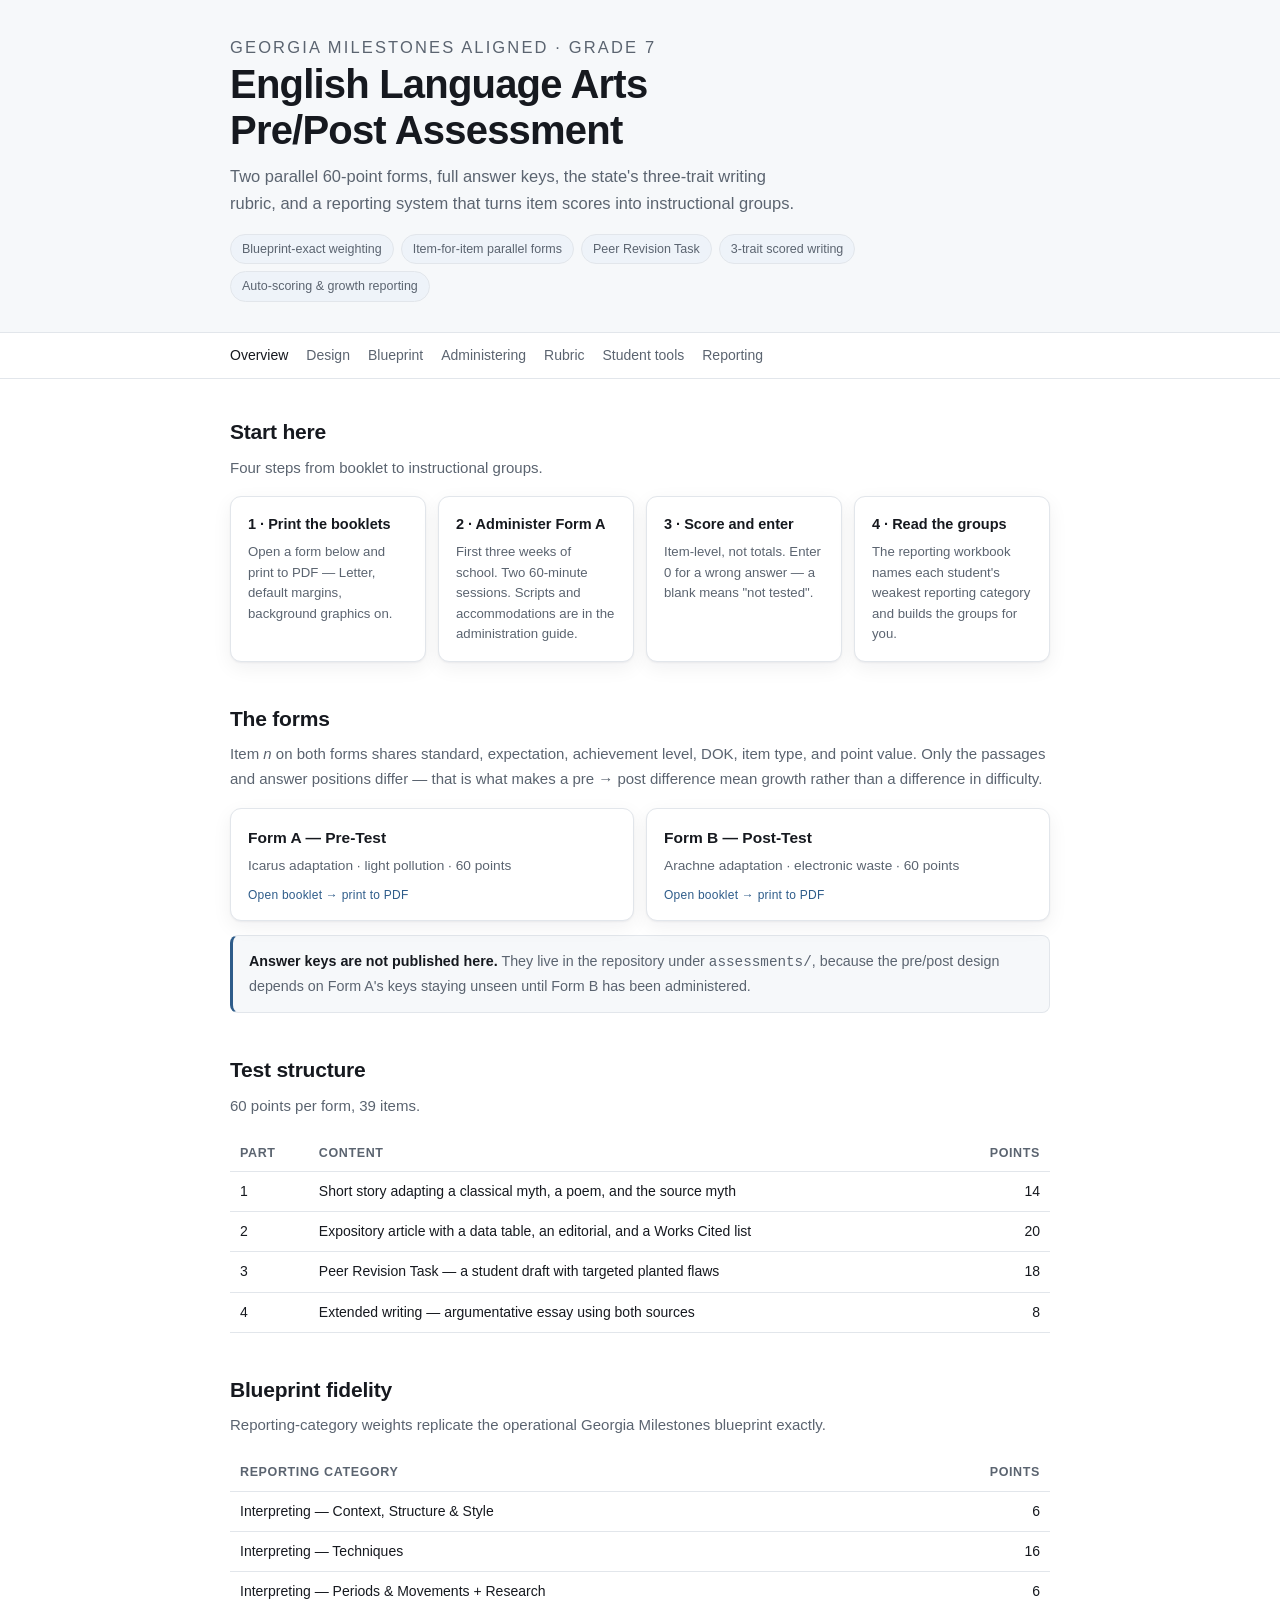
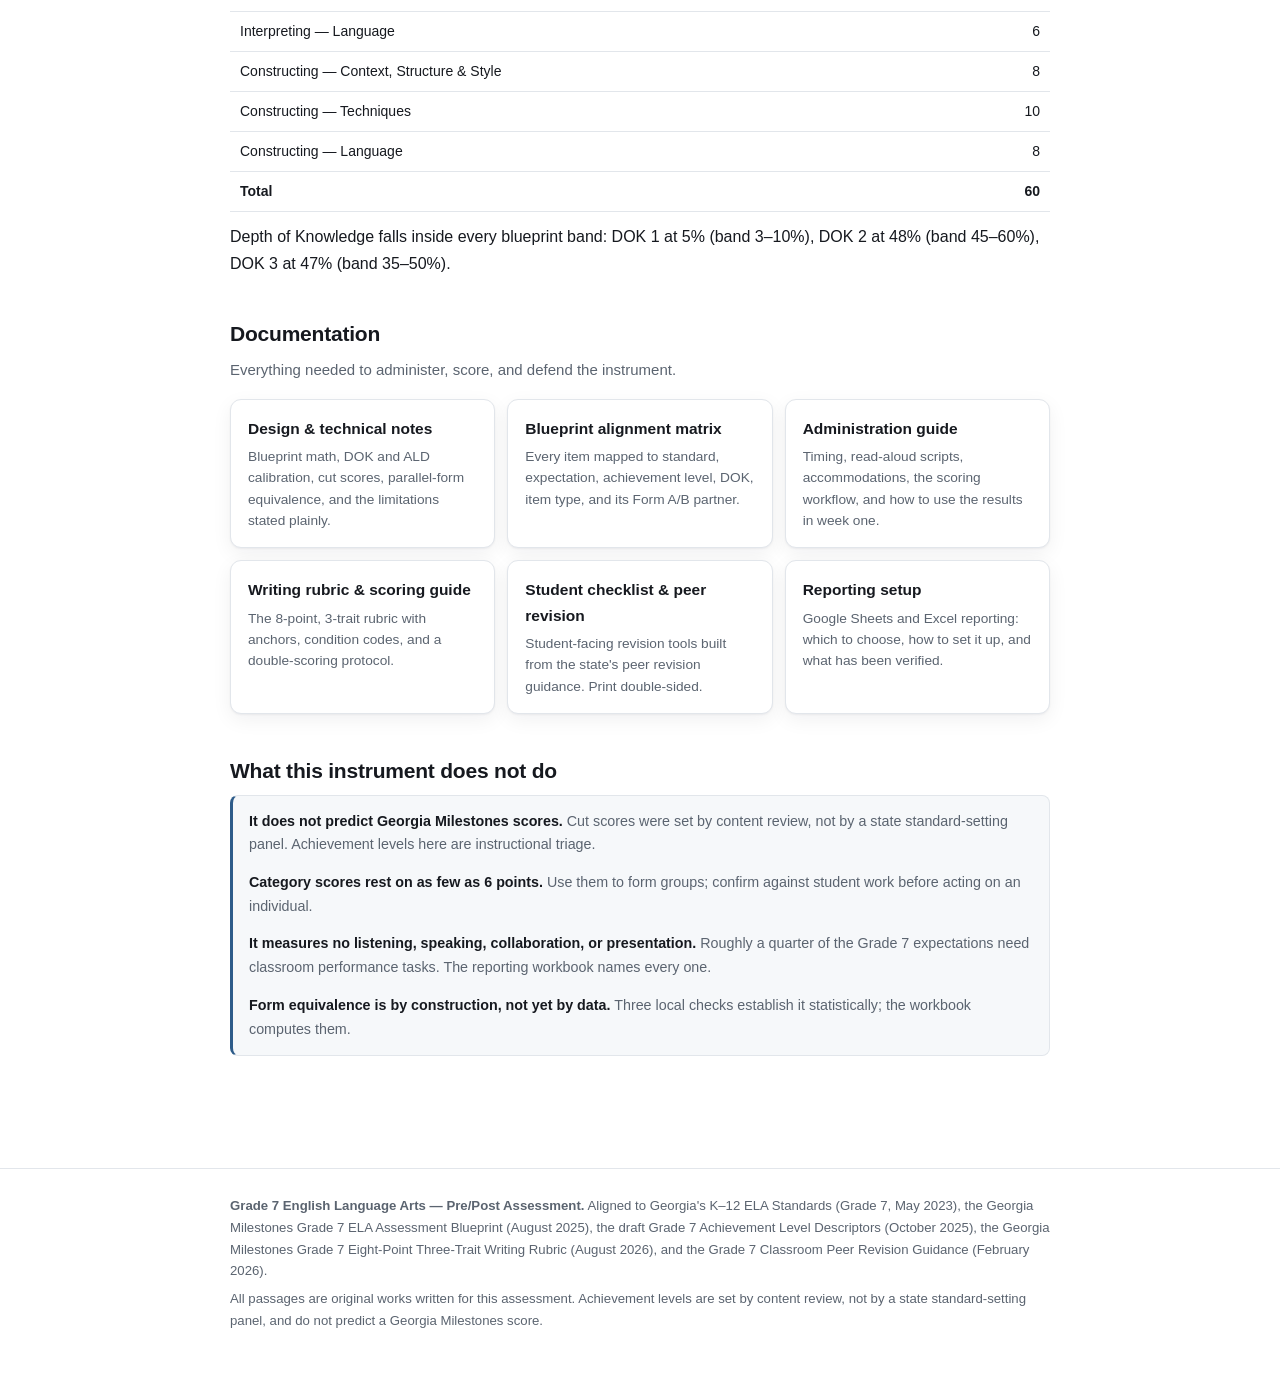
==== index.html @ 097e70ae "Add GitHub Pages site Builds a static teacher-facing site at the repository root so Pages can serve " ====
<!doctype html>
<html lang="en">
<head>
<meta charset="utf-8">
<meta name="viewport" content="width=device-width,initial-scale=1">
<title>Grade 7 ELA Pre/Post Assessment</title>
<meta name="description" content="A blueprint-faithful Grade 7 ELA pre/post assessment aligned to Georgia's K-12 ELA Standards and the Georgia Milestones Grade 7 ELA blueprint.">
<meta name="robots" content="noindex">
<link rel="stylesheet" href="assets/site.css">
</head>
<body>
<header class="mast"><div class="wrap">
<p class="eyebrow">Georgia Milestones aligned · Grade 7</p>
<h1>English Language Arts<br>Pre/Post Assessment</h1>
<p>Two parallel 60-point forms, full answer keys, the state's three-trait writing rubric, and a reporting system that turns item scores into instructional groups.</p>
<div class="chips">
<span class="chip">Blueprint-exact weighting</span>
<span class="chip">Item-for-item parallel forms</span>
<span class="chip">Peer Revision Task</span>
<span class="chip">3-trait scored writing</span>
<span class="chip">Auto-scoring &amp; growth reporting</span>
</div>
</div></header>
<nav class="nav"><div class="wrap"><a href="index.html" class="on">Overview</a><a href="guides/design-notes.html">Design</a><a href="guides/blueprint-matrix.html">Blueprint</a><a href="guides/administration.html">Administering</a><a href="guides/writing-rubric.html">Rubric</a><a href="guides/student-checklist.html">Student tools</a><a href="guides/reporting-setup.html">Reporting</a></div></nav>
<main><div class="wrap">

<section>
  <h2>Start here</h2>
  <p class="lede">Four steps from booklet to instructional groups.</p>
  <div class="cards steps">
    <div class="card"><h3>1 · Print the booklets</h3><p>Open a form below and print to PDF — Letter, default margins, background graphics on.</p></div>
    <div class="card"><h3>2 · Administer Form A</h3><p>First three weeks of school. Two 60-minute sessions. Scripts and accommodations are in the administration guide.</p></div>
    <div class="card"><h3>3 · Score and enter</h3><p>Item-level, not totals. Enter 0 for a wrong answer — a blank means "not tested".</p></div>
    <div class="card"><h3>4 · Read the groups</h3><p>The reporting workbook names each student's weakest reporting category and builds the groups for you.</p></div>
  </div>
</section>

<section>
  <h2>The forms</h2>
  <p class="lede">Item <em>n</em> on both forms shares standard, expectation, achievement level, DOK, item type, and point value. Only the passages and answer positions differ — that is what makes a pre&nbsp;→&nbsp;post difference mean growth rather than a difference in difficulty.</p>
  <div class="cards"><a class="card" href="forms/form-a-pre-test.html"><h3>Form A — Pre-Test</h3><p>Icarus adaptation · light pollution · 60 points</p><p class="meta">Open booklet → print to PDF</p></a><a class="card" href="forms/form-b-post-test.html"><h3>Form B — Post-Test</h3><p>Arachne adaptation · electronic waste · 60 points</p><p class="meta">Open booklet → print to PDF</p></a></div>
  <p style="margin-top:14px"><span class="note" style="display:block"><strong>Answer keys are not published here.</strong> They live in the repository under <code>assessments/</code>, because the pre/post design depends on Form&nbsp;A's keys staying unseen until Form&nbsp;B has been administered.</span></p>
</section>

<section>
  <h2>Test structure</h2>
  <p class="lede">60 points per form, 39 items.</p>
  <table class="stat">
    <thead><tr><th>Part</th><th>Content</th><th>Points</th></tr></thead>
    <tbody>
      <tr><td>1</td><td>Short story adapting a classical myth, a poem, and the source myth</td><td>14</td></tr>
      <tr><td>2</td><td>Expository article with a data table, an editorial, and a Works Cited list</td><td>20</td></tr>
      <tr><td>3</td><td>Peer Revision Task — a student draft with targeted planted flaws</td><td>18</td></tr>
      <tr><td>4</td><td>Extended writing — argumentative essay using both sources</td><td>8</td></tr>
    </tbody>
  </table>
</section>

<section>
  <h2>Blueprint fidelity</h2>
  <p class="lede">Reporting-category weights replicate the operational Georgia Milestones blueprint exactly.</p>
  <table class="stat">
    <thead><tr><th>Reporting category</th><th>Points</th></tr></thead>
    <tbody>
      <tr><td>Interpreting — Context, Structure &amp; Style</td><td>6</td></tr>
      <tr><td>Interpreting — Techniques</td><td>16</td></tr>
      <tr><td>Interpreting — Periods &amp; Movements + Research</td><td>6</td></tr>
      <tr><td>Interpreting — Language</td><td>6</td></tr>
      <tr><td>Constructing — Context, Structure &amp; Style</td><td>8</td></tr>
      <tr><td>Constructing — Techniques</td><td>10</td></tr>
      <tr><td>Constructing — Language</td><td>8</td></tr>
      <tr><td><strong>Total</strong></td><td><strong>60</strong></td></tr>
    </tbody>
  </table>
  <p class="lede" style="margin-top:12px">Depth of Knowledge falls inside every blueprint band: DOK&nbsp;1 at 5% (band 3–10%), DOK&nbsp;2 at 48% (band 45–60%), DOK&nbsp;3 at 47% (band 35–50%).</p>
</section>

<section>
  <h2>Documentation</h2>
  <p class="lede">Everything needed to administer, score, and defend the instrument.</p>
  <div class="cards"><a class="card" href="guides/design-notes.html"><h3>Design &amp; technical notes</h3><p>Blueprint math, DOK and ALD calibration, cut scores, parallel-form equivalence, and the limitations stated plainly.</p></a><a class="card" href="guides/blueprint-matrix.html"><h3>Blueprint alignment matrix</h3><p>Every item mapped to standard, expectation, achievement level, DOK, item type, and its Form A/B partner.</p></a><a class="card" href="guides/administration.html"><h3>Administration guide</h3><p>Timing, read-aloud scripts, accommodations, the scoring workflow, and how to use the results in week one.</p></a><a class="card" href="guides/writing-rubric.html"><h3>Writing rubric &amp; scoring guide</h3><p>The 8-point, 3-trait rubric with anchors, condition codes, and a double-scoring protocol.</p></a><a class="card" href="guides/student-checklist.html"><h3>Student checklist &amp; peer revision</h3><p>Student-facing revision tools built from the state&#x27;s peer revision guidance. Print double-sided.</p></a><a class="card" href="guides/reporting-setup.html"><h3>Reporting setup</h3><p>Google Sheets and Excel reporting: which to choose, how to set it up, and what has been verified.</p></a></div>
</section>

<section>
  <h2>What this instrument does not do</h2>
  <div class="note">
    <p style="margin-top:0"><strong>It does not predict Georgia Milestones scores.</strong> Cut scores were set by content review, not by a state standard-setting panel. Achievement levels here are instructional triage.</p>
    <p><strong>Category scores rest on as few as 6 points.</strong> Use them to form groups; confirm against student work before acting on an individual.</p>
    <p><strong>It measures no listening, speaking, collaboration, or presentation.</strong> Roughly a quarter of the Grade 7 expectations need classroom performance tasks. The reporting workbook names every one.</p>
    <p style="margin-bottom:0"><strong>Form equivalence is by construction, not yet by data.</strong> Three local checks establish it statistically; the workbook computes them.</p>
  </div>
</section>

</div></main>
<footer><div class="wrap">
<p><strong>Grade 7 English Language Arts — Pre/Post Assessment.</strong> Aligned to Georgia's K–12 ELA Standards (Grade 7, May 2023), the Georgia Milestones Grade 7 ELA Assessment Blueprint (August 2025), the draft Grade 7 Achievement Level Descriptors (October 2025), the Georgia Milestones Grade 7 Eight-Point Three-Trait Writing Rubric (August 2026), and the Grade 7 Classroom Peer Revision Guidance (February 2026).</p>
<p>All passages are original works written for this assessment. Achievement levels are set by content review, not by a state standard-setting panel, and do not predict a Georgia Milestones score.</p>
</div></footer>
</body>
</html>
---- assets/site.css ----
:root{
  --bg:#ffffff; --ink:#16191f; --muted:#5b6470; --rule:#e2e6eb; --soft:#f6f8fa;
  --accent:#1f3864; --accent-2:#2e5c8a; --chip:#eef3f9; --shadow:0 1px 2px rgba(16,24,40,.05),0 6px 20px rgba(16,24,40,.06);
}
@media (prefers-color-scheme:dark){
  :root{ --bg:#0f1319; --ink:#e6e9ee; --muted:#98a2b3; --rule:#252c37; --soft:#151b23;
         --accent:#8fb3e0; --accent-2:#a9c6ea; --chip:#1a2230; --shadow:none; }
}
*{box-sizing:border-box}
html{-webkit-text-size-adjust:100%}
body{
  margin:0; background:var(--bg); color:var(--ink);
  font:16px/1.65 -apple-system,BlinkMacSystemFont,"Segoe UI",Roboto,"Helvetica Neue",Arial,sans-serif;
}
.wrap{max-width:860px;margin:0 auto;padding:0 20px}
a{color:var(--accent-2);text-decoration:none}
a:hover{text-decoration:underline}

/* ---- masthead ---- */
.mast{border-bottom:1px solid var(--rule);background:var(--soft)}
.mast .wrap{padding-top:34px;padding-bottom:30px}
.eyebrow{font-size:12px;letter-spacing:.13em;text-transform:uppercase;color:var(--muted);margin:0 0 8px}
.mast h1{margin:0 0 10px;font-size:clamp(26px,4.6vw,40px);line-height:1.15;letter-spacing:-.02em}
.mast p{margin:0;color:var(--muted);max-width:62ch;font-size:16.5px}
.chips{margin-top:16px;display:flex;flex-wrap:wrap;gap:7px}
.chip{background:var(--chip);border:1px solid var(--rule);border-radius:999px;
      padding:4px 11px;font-size:12.5px;color:var(--muted);white-space:nowrap}

/* ---- nav ---- */
.nav{position:sticky;top:0;z-index:5;background:var(--bg);border-bottom:1px solid var(--rule)}
.nav .wrap{display:flex;gap:18px;overflow-x:auto;padding-top:11px;padding-bottom:11px;
           font-size:14px;scrollbar-width:none}
.nav .wrap::-webkit-scrollbar{display:none}
.nav a{color:var(--muted);white-space:nowrap}
.nav a:hover,.nav a.on{color:var(--ink);text-decoration:none}

main{padding:36px 0 72px}
section{margin:0 0 40px}
h2{font-size:21px;letter-spacing:-.01em;margin:0 0 6px}
h2+.lede{margin:0 0 16px;color:var(--muted);font-size:15px}

/* ---- cards ---- */
.cards{display:grid;gap:12px;grid-template-columns:repeat(auto-fit,minmax(255px,1fr))}
.cards.steps{grid-template-columns:repeat(auto-fit,minmax(178px,1fr))}
.cards.steps .card h3{font-size:14.5px}
.cards.steps .card p{font-size:13.2px}
.card{display:block;border:1px solid var(--rule);border-radius:11px;padding:16px 17px;
      background:var(--bg);box-shadow:var(--shadow);transition:border-color .15s,transform .15s}
.card:hover{border-color:var(--accent-2);text-decoration:none;transform:translateY(-1px)}
.card h3{margin:0 0 5px;font-size:15.5px;color:var(--ink)}
.card p{margin:0;font-size:13.7px;color:var(--muted);line-height:1.55}
.card .meta{margin-top:9px;font-size:12px;color:var(--accent-2);letter-spacing:.02em}

/* ---- callout ---- */
.note{border:1px solid var(--rule);border-left:3px solid var(--accent-2);border-radius:8px;
      background:var(--soft);padding:14px 16px;font-size:14.3px;color:var(--muted)}
.note strong{color:var(--ink)}

/* ---- data table on the hub ---- */
.stat{width:100%;border-collapse:collapse;font-size:14px;margin-top:4px}
.stat th,.stat td{text-align:left;padding:8px 10px;border-bottom:1px solid var(--rule)}
.stat th{font-weight:600;color:var(--muted);font-size:12.5px;text-transform:uppercase;letter-spacing:.05em}
.stat td:last-child,.stat th:last-child{text-align:right;font-variant-numeric:tabular-nums}

/* ---- rendered markdown ---- */
.doc h1{font-size:clamp(24px,4vw,34px);line-height:1.2;letter-spacing:-.02em;margin:0 0 18px;
        padding-bottom:12px;border-bottom:1px solid var(--rule)}
.doc h2{font-size:20px;margin:34px 0 10px;padding-bottom:6px;border-bottom:1px solid var(--rule)}
.doc h3{font-size:16.5px;margin:24px 0 8px}
.doc p,.doc li{font-size:15.6px}
.doc ul,.doc ol{padding-left:22px}
.doc li{margin:4px 0}
.doc blockquote{margin:16px 0;padding:12px 16px;background:var(--soft);
                border-left:3px solid var(--accent-2);border-radius:0 8px 8px 0}
.doc blockquote p:last-child{margin-bottom:0}
.doc code{background:var(--soft);border:1px solid var(--rule);border-radius:4px;
          padding:1px 5px;font-size:13.4px;font-family:ui-monospace,SFMono-Regular,Menlo,Consolas,monospace}
.doc pre{background:var(--soft);border:1px solid var(--rule);border-radius:8px;
         padding:13px 15px;overflow-x:auto}
.doc pre code{background:none;border:none;padding:0;font-size:13.2px;line-height:1.55}
.doc hr{border:none;border-top:1px solid var(--rule);margin:28px 0}
.table-scroll{overflow-x:auto;margin:14px 0;border:1px solid var(--rule);border-radius:8px}
.doc table{border-collapse:collapse;width:100%;font-size:13.8px;min-width:520px}
.doc th,.doc td{border-bottom:1px solid var(--rule);padding:8px 11px;text-align:left;vertical-align:top}
.doc thead th{background:var(--soft);font-weight:600;white-space:nowrap}
.doc tbody tr:last-child td{border-bottom:none}

.backlink{display:inline-block;margin-bottom:20px;font-size:14px;color:var(--muted)}
.backlink:hover{color:var(--ink);text-decoration:none}

footer{border-top:1px solid var(--rule);padding:26px 0 44px;font-size:13.2px;color:var(--muted)}
footer p{margin:0 0 6px}

@media print{
  .nav,.backlink,footer,.mast{display:none}
  body{font-size:11pt} .wrap{max-width:none;padding:0}
  .doc a{color:inherit;text-decoration:none}
  .table-scroll{overflow:visible;border:none}
}
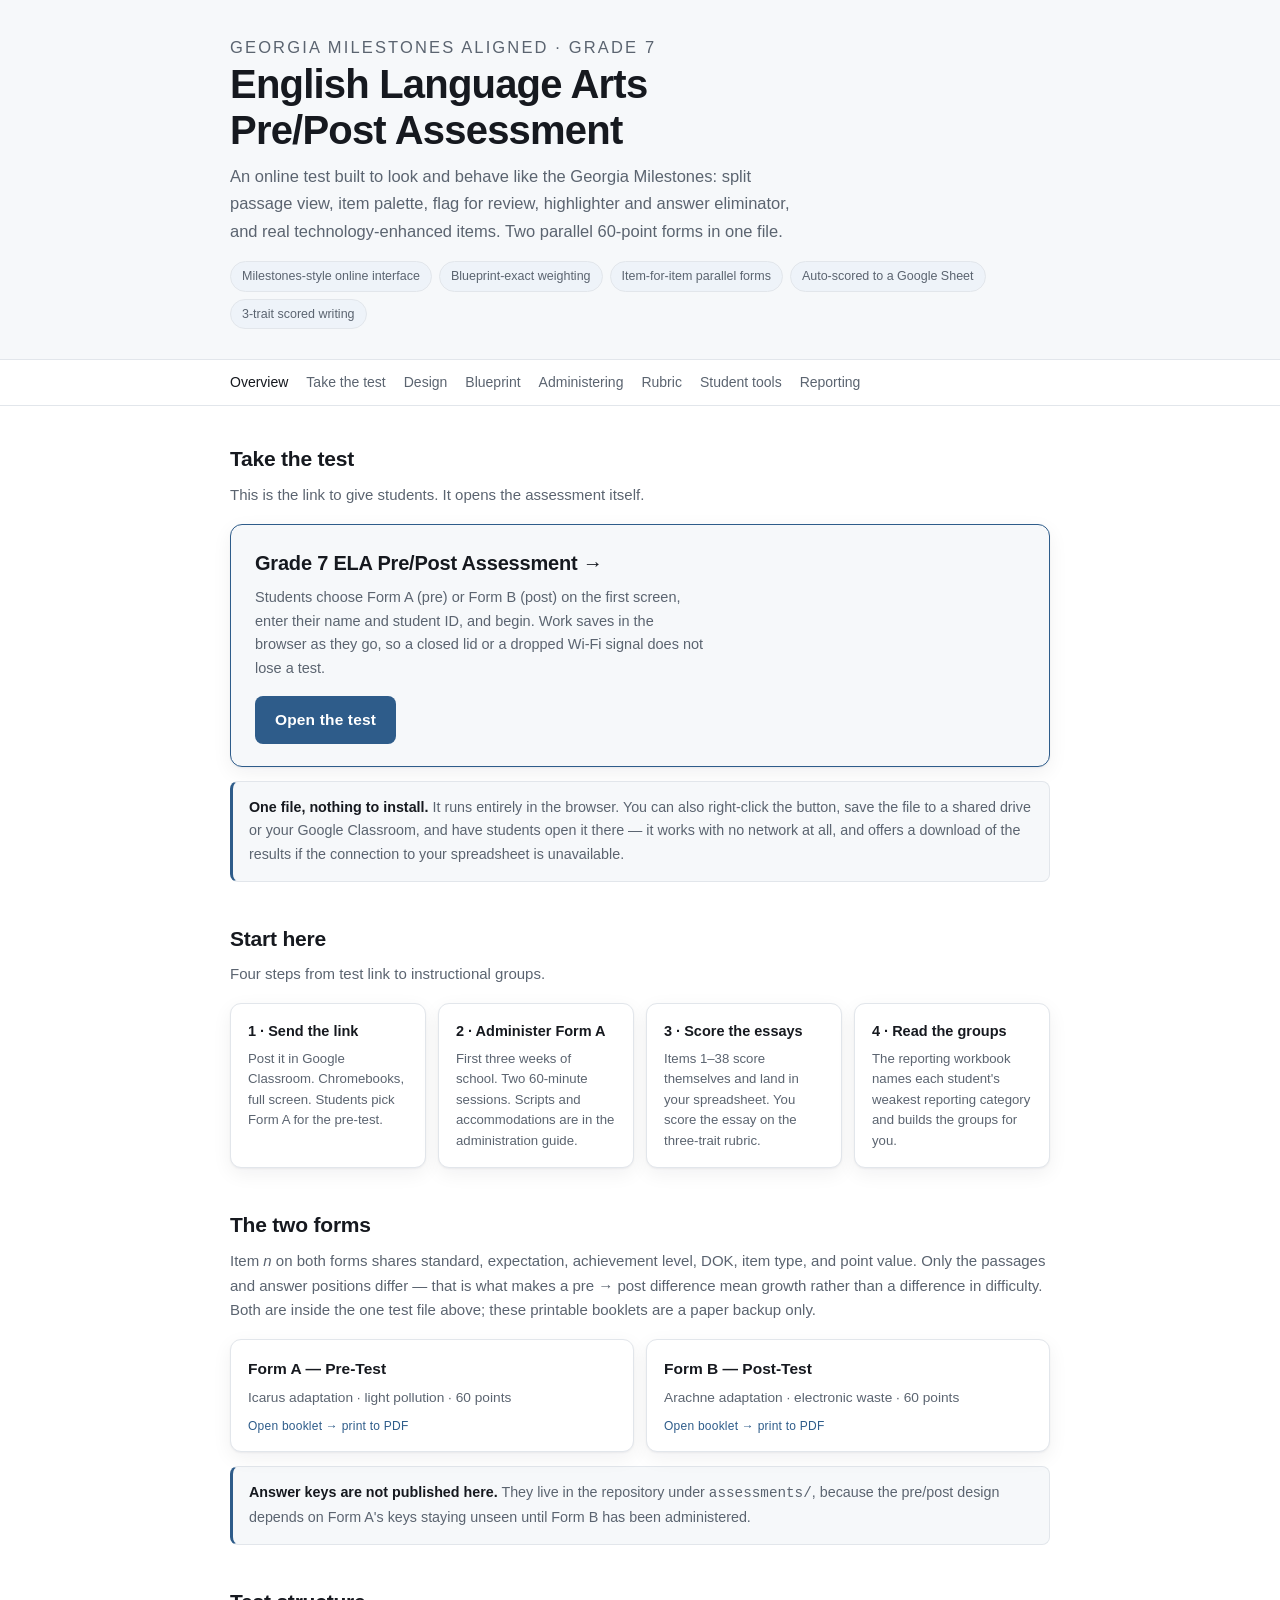
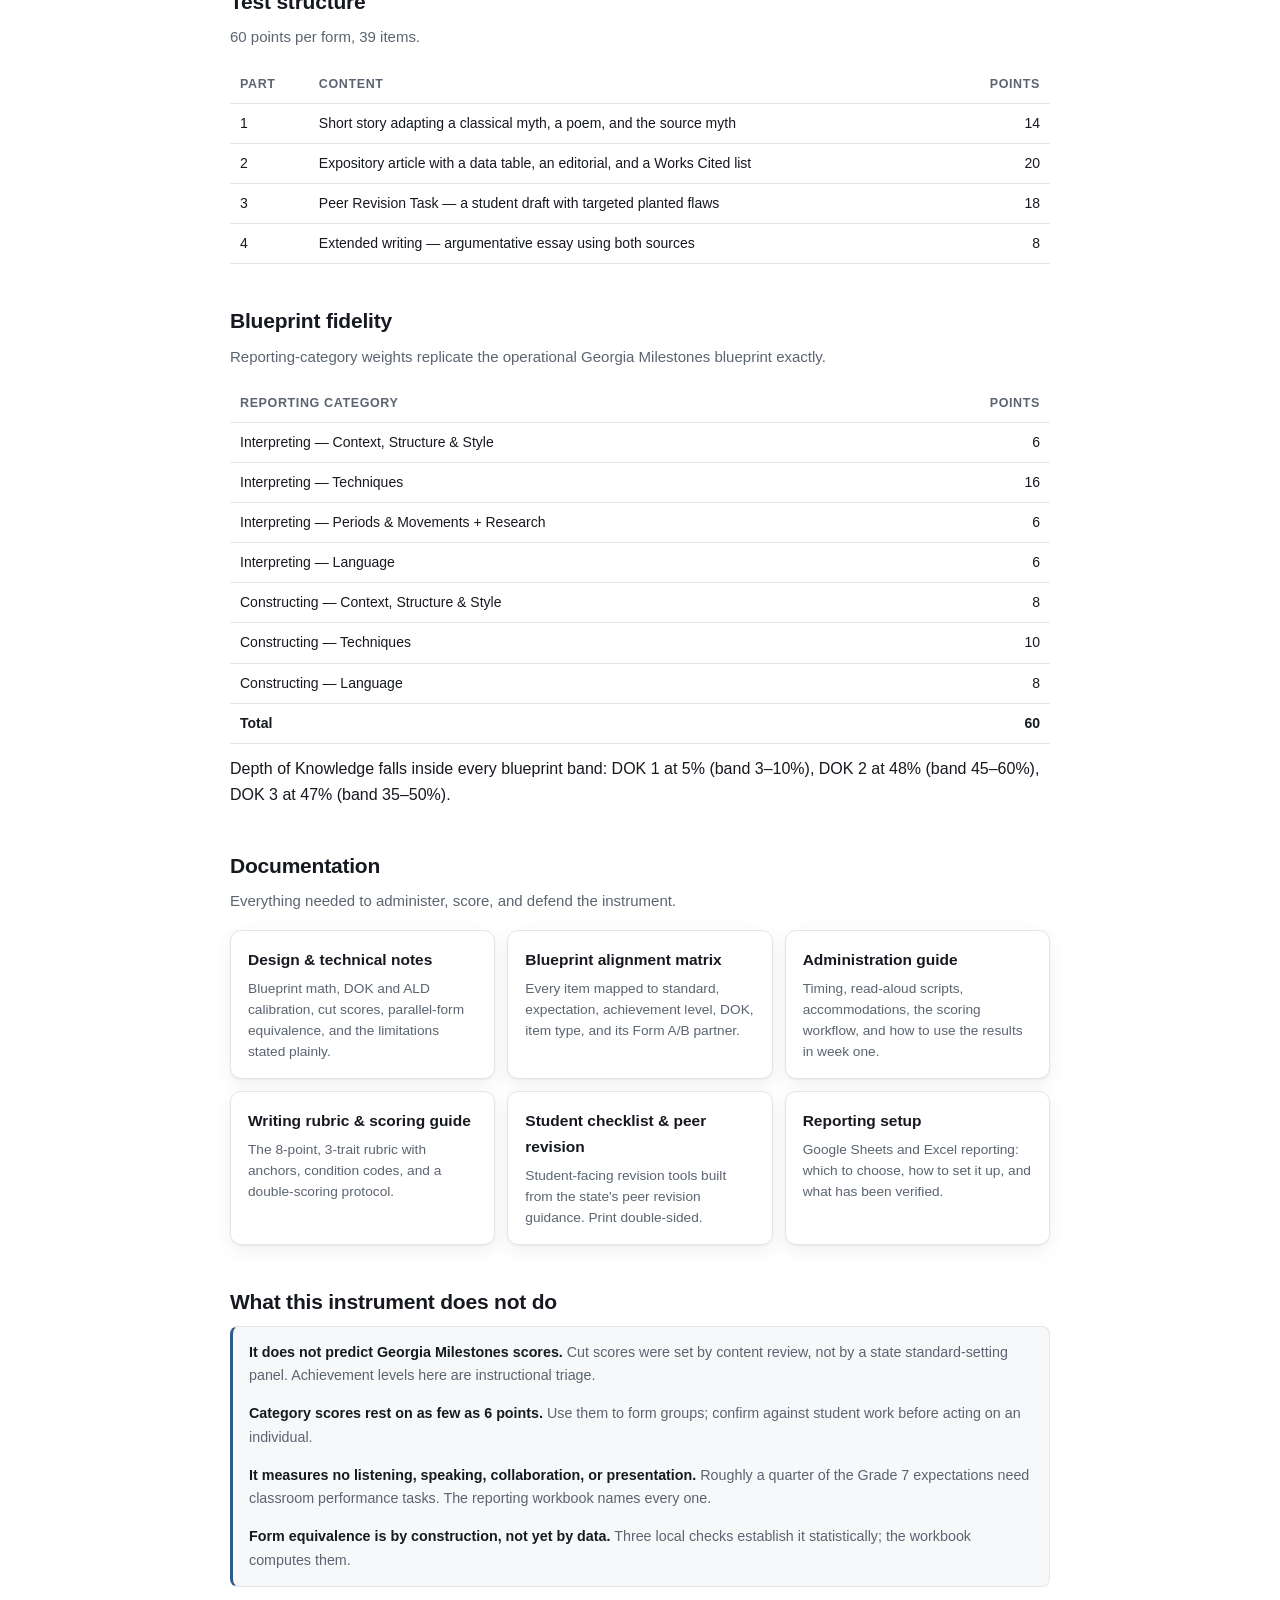
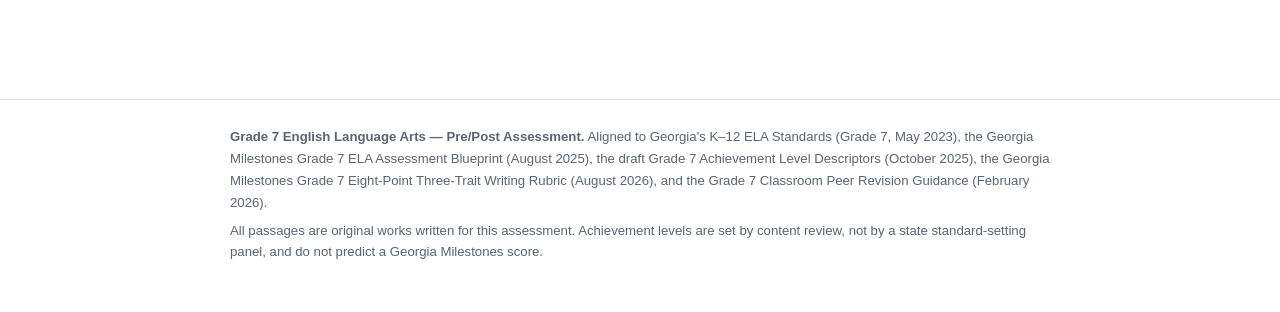
==== commit 46cedcc9: "Put the online test front and center on the site The site linked only to the printable booklets, so " ====
--- a/index.html
+++ b/index.html
@@ -12,32 +12,43 @@
 <header class="mast"><div class="wrap">
 <p class="eyebrow">Georgia Milestones aligned · Grade 7</p>
 <h1>English Language Arts<br>Pre/Post Assessment</h1>
-<p>Two parallel 60-point forms, full answer keys, the state's three-trait writing rubric, and a reporting system that turns item scores into instructional groups.</p>
+<p>An online test built to look and behave like the Georgia Milestones: split passage view, item palette, flag for review, highlighter and answer eliminator, and real technology-enhanced items. Two parallel 60-point forms in one file.</p>
 <div class="chips">
+<span class="chip">Milestones-style online interface</span>
 <span class="chip">Blueprint-exact weighting</span>
 <span class="chip">Item-for-item parallel forms</span>
-<span class="chip">Peer Revision Task</span>
+<span class="chip">Auto-scored to a Google Sheet</span>
 <span class="chip">3-trait scored writing</span>
-<span class="chip">Auto-scoring &amp; growth reporting</span>
 </div>
 </div></header>
-<nav class="nav"><div class="wrap"><a href="index.html" class="on">Overview</a><a href="guides/design-notes.html">Design</a><a href="guides/blueprint-matrix.html">Blueprint</a><a href="guides/administration.html">Administering</a><a href="guides/writing-rubric.html">Rubric</a><a href="guides/student-checklist.html">Student tools</a><a href="guides/reporting-setup.html">Reporting</a></div></nav>
+<nav class="nav"><div class="wrap"><a href="index.html" class="on">Overview</a><a href="Grade-7-ELA-Pre-Post.html">Take the test</a><a href="guides/design-notes.html">Design</a><a href="guides/blueprint-matrix.html">Blueprint</a><a href="guides/administration.html">Administering</a><a href="guides/writing-rubric.html">Rubric</a><a href="guides/student-checklist.html">Student tools</a><a href="guides/reporting-setup.html">Reporting</a></div></nav>
 <main><div class="wrap">
 
 <section>
+  <h2>Take the test</h2>
+  <p class="lede">This is the link to give students. It opens the assessment itself.</p>
+  <a class="launch" href="Grade-7-ELA-Pre-Post.html">
+    <h3>Grade 7 ELA Pre/Post Assessment →</h3>
+    <p>Students choose Form&nbsp;A (pre) or Form&nbsp;B (post) on the first screen, enter their name and student ID, and begin. Work saves in the browser as they go, so a closed lid or a dropped Wi-Fi signal does not lose a test.</p>
+    <span class="btn">Open the test</span>
+  </a>
+  <p style="margin-top:14px"><span class="note" style="display:block"><strong>One file, nothing to install.</strong> It runs entirely in the browser. You can also right-click the button, save the file to a shared drive or your Google Classroom, and have students open it there — it works with no network at all, and offers a download of the results if the connection to your spreadsheet is unavailable.</span></p>
+</section>
+
+<section>
   <h2>Start here</h2>
-  <p class="lede">Four steps from booklet to instructional groups.</p>
+  <p class="lede">Four steps from test link to instructional groups.</p>
   <div class="cards steps">
-    <div class="card"><h3>1 · Print the booklets</h3><p>Open a form below and print to PDF — Letter, default margins, background graphics on.</p></div>
+    <div class="card"><h3>1 · Send the link</h3><p>Post it in Google Classroom. Chromebooks, full screen. Students pick Form&nbsp;A for the pre-test.</p></div>
     <div class="card"><h3>2 · Administer Form A</h3><p>First three weeks of school. Two 60-minute sessions. Scripts and accommodations are in the administration guide.</p></div>
-    <div class="card"><h3>3 · Score and enter</h3><p>Item-level, not totals. Enter 0 for a wrong answer — a blank means "not tested".</p></div>
+    <div class="card"><h3>3 · Score the essays</h3><p>Items 1–38 score themselves and land in your spreadsheet. You score the essay on the three-trait rubric.</p></div>
     <div class="card"><h3>4 · Read the groups</h3><p>The reporting workbook names each student's weakest reporting category and builds the groups for you.</p></div>
   </div>
 </section>
 
 <section>
-  <h2>The forms</h2>
-  <p class="lede">Item <em>n</em> on both forms shares standard, expectation, achievement level, DOK, item type, and point value. Only the passages and answer positions differ — that is what makes a pre&nbsp;→&nbsp;post difference mean growth rather than a difference in difficulty.</p>
+  <h2>The two forms</h2>
+  <p class="lede">Item <em>n</em> on both forms shares standard, expectation, achievement level, DOK, item type, and point value. Only the passages and answer positions differ — that is what makes a pre&nbsp;→&nbsp;post difference mean growth rather than a difference in difficulty. Both are inside the one test file above; these printable booklets are a paper backup only.</p>
   <div class="cards"><a class="card" href="forms/form-a-pre-test.html"><h3>Form A — Pre-Test</h3><p>Icarus adaptation · light pollution · 60 points</p><p class="meta">Open booklet → print to PDF</p></a><a class="card" href="forms/form-b-post-test.html"><h3>Form B — Post-Test</h3><p>Arachne adaptation · electronic waste · 60 points</p><p class="meta">Open booklet → print to PDF</p></a></div>
   <p style="margin-top:14px"><span class="note" style="display:block"><strong>Answer keys are not published here.</strong> They live in the repository under <code>assessments/</code>, because the pre/post design depends on Form&nbsp;A's keys staying unseen until Form&nbsp;B has been administered.</span></p>
 </section>
--- a/assets/site.css
+++ b/assets/site.css
@@ -51,6 +51,18 @@
 .card p{margin:0;font-size:13.7px;color:var(--muted);line-height:1.55}
 .card .meta{margin-top:9px;font-size:12px;color:var(--accent-2);letter-spacing:.02em}
 
+/* ---- the test itself: the one link students use ---- */
+.launch{display:block;border:1px solid var(--accent-2);border-radius:12px;padding:22px 24px;
+        background:var(--soft);box-shadow:var(--shadow);transition:transform .15s,box-shadow .15s}
+.launch:hover{text-decoration:none;transform:translateY(-1px);
+              box-shadow:0 2px 4px rgba(16,24,40,.07),0 10px 26px rgba(16,24,40,.09)}
+.launch h3{margin:0 0 6px;font-size:20px;color:var(--ink);letter-spacing:-.01em}
+.launch p{margin:0;color:var(--muted);font-size:14.5px;max-width:56ch}
+.btn{display:inline-block;margin-top:15px;background:var(--accent-2);color:#fff;
+     border-radius:8px;padding:11px 20px;font-size:15.5px;font-weight:600;letter-spacing:.01em}
+@media (prefers-color-scheme:dark){ .btn{color:#0f1319} }
+.launch:hover .btn{filter:brightness(1.06)}
+
 /* ---- callout ---- */
 .note{border:1px solid var(--rule);border-left:3px solid var(--accent-2);border-radius:8px;
       background:var(--soft);padding:14px 16px;font-size:14.3px;color:var(--muted)}
